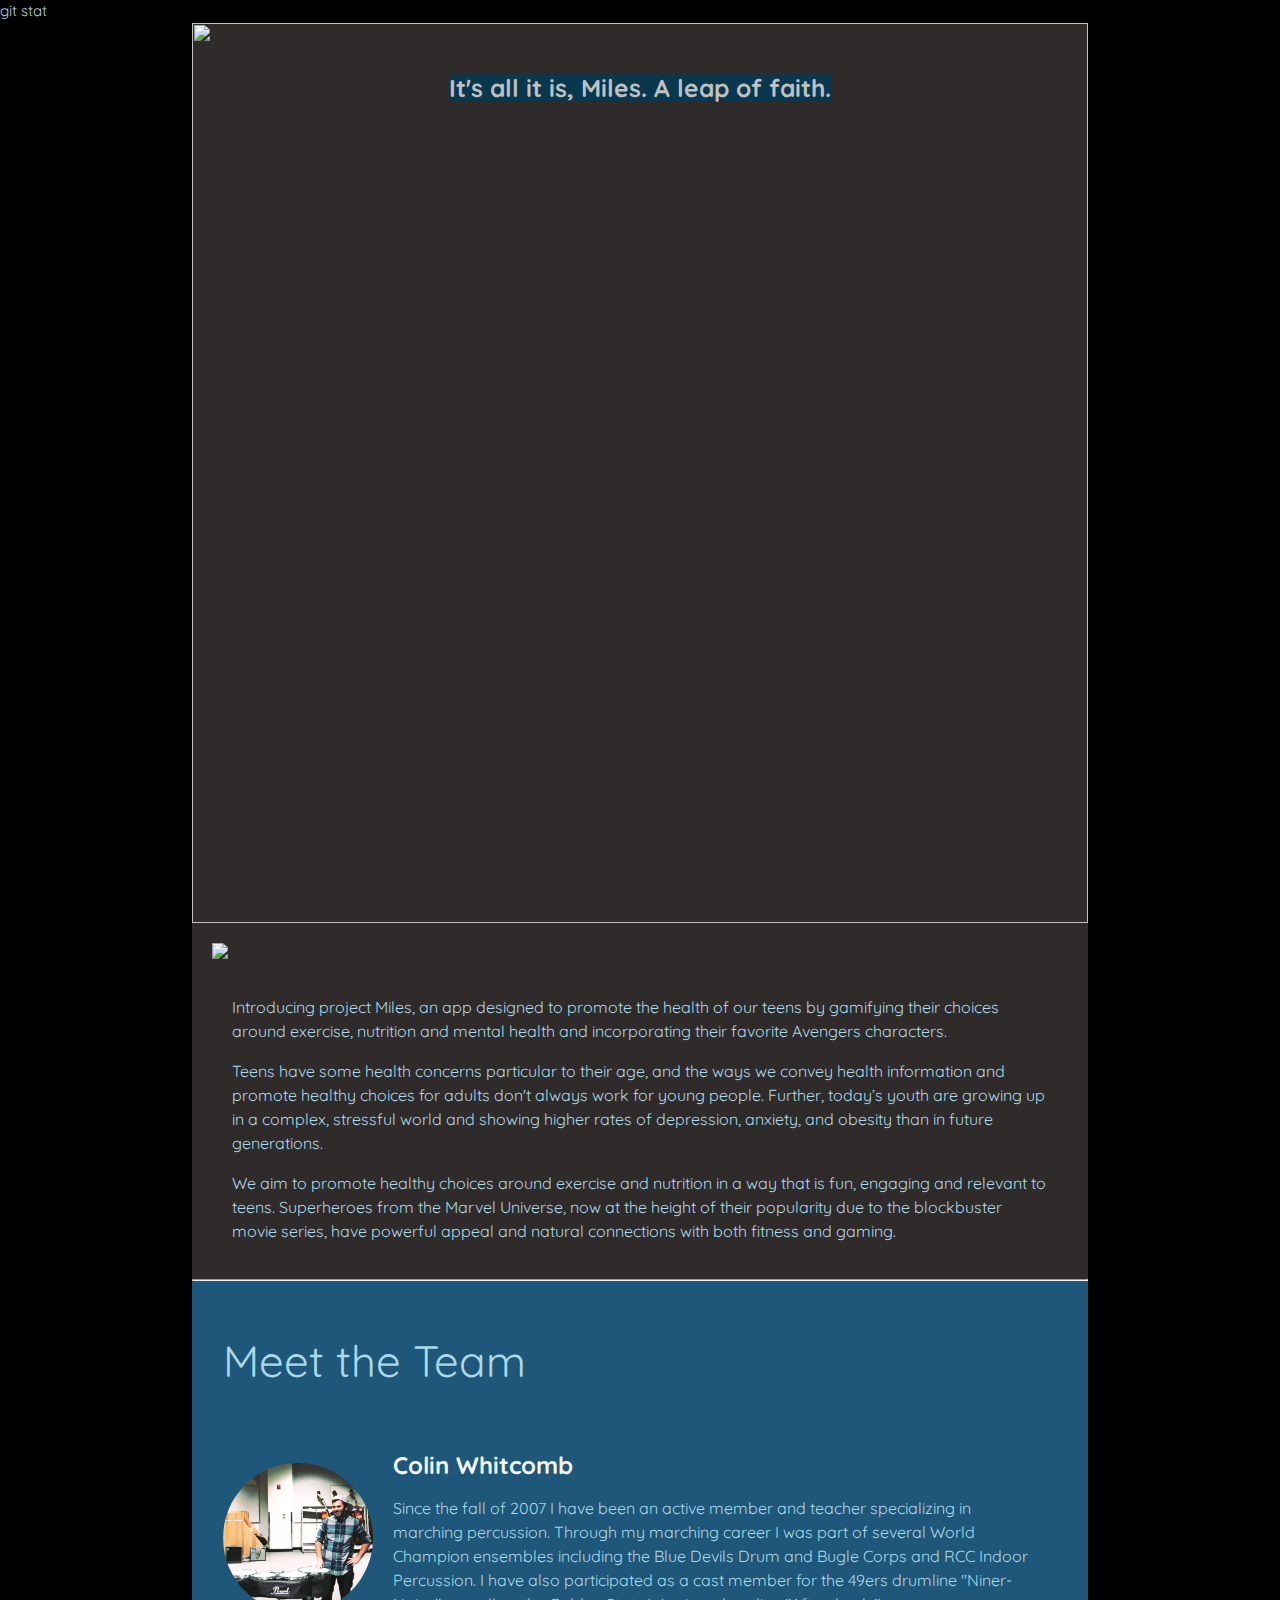
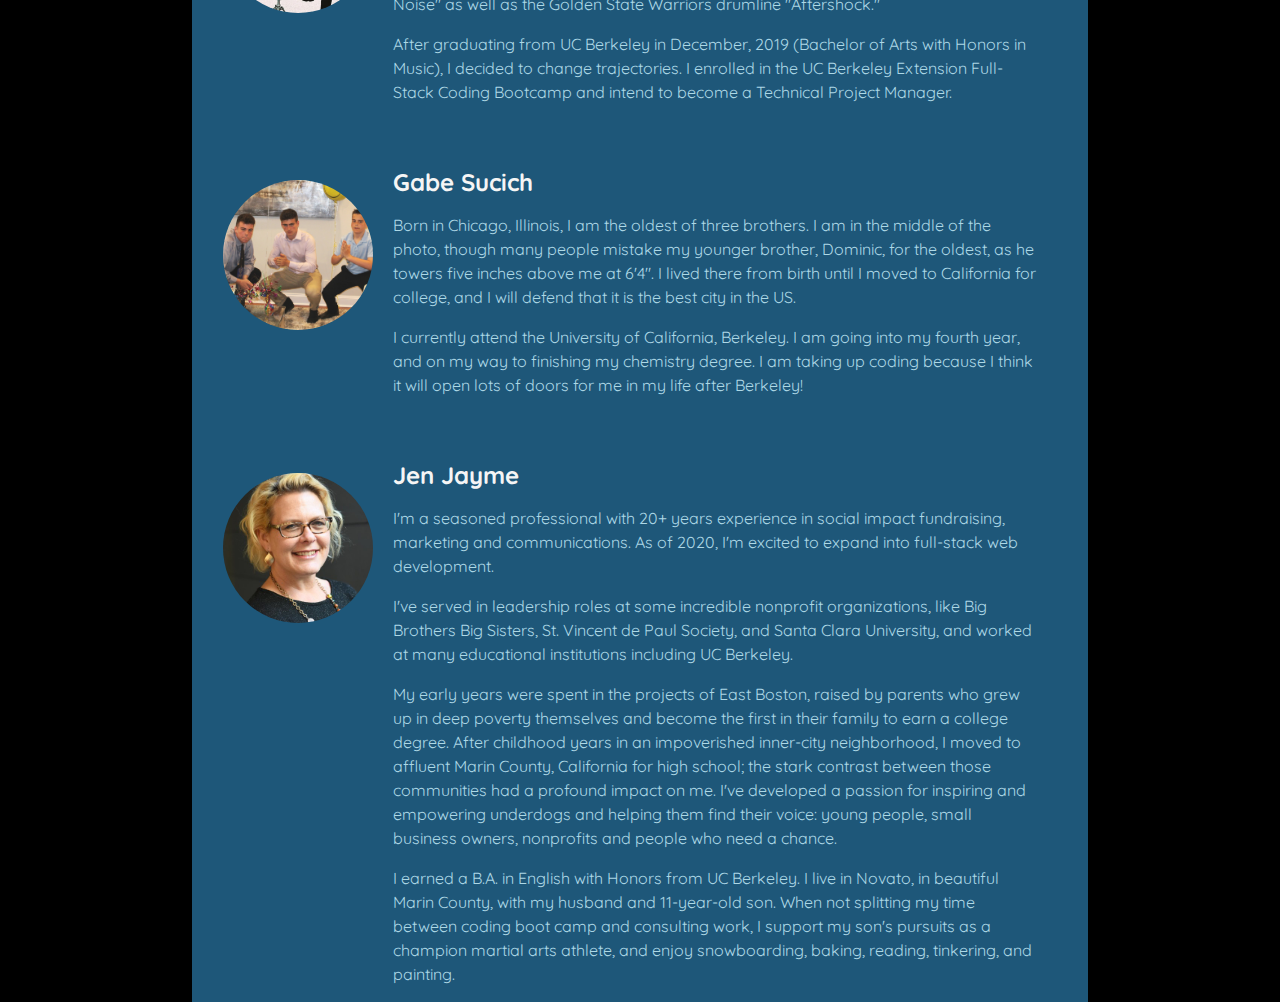
==== About.html @ c4bb5c38 "Edted About and Links pages added some style to css." ====
git stat
<!DOCTYPE html>
<html lang="en">

<head>
    <meta charset="UTF-8">
    <meta name="viewport" content="width=device-width, initial-scale=1.0">
    <title>About "project Miles"</title>
    <meta name="viewport" content="width=device-width, initial-scale=1.0" />

    <link
        href="https://fonts.googleapis.com/css2?family=Cabin&family=Inconsolata&family=Nunito&family=Nunito+Sans&family=Pacifico&family=Quicksand&family=Rubik&family=VT323&display=swap"
        rel="stylesheet">
    <link href="https://fonts.googleapis.com/icon?family=Material+Icons" rel="stylesheet">
    <link href="https://unpkg.com/tabulator-tables@4.0.5/dist/css/tabulator.min.css" rel="stylesheet">
    <script type="text/javascript" src="https://unpkg.com/tabulator-tables@4.0.5/dist/js/tabulator.min.js"></script>
    <link rel="stylesheet" href="https://cdnjs.cloudflare.com/ajax/libs/materialize/1.0.0/css/materialize.min.css">
    <link rel="stylesheet" href="style.css">
</head>

<body>
    <div class="container">
        <img class="hero-image" src="Assets/images/backimg-leapoffaith.png" />
        <h5 class="hero-text" style="text-align: right;">It's all it is, Miles. A leap of faith.</h5>
        <div class="row">

            <img src="Assets/images/About Project Miles-01.png" style="padding: 20px" size="20px" />
            <p>
                Introducing project Miles, an app designed to promote the health of our teens by gamifying their choices
                around exercise, nutrition and mental health and incorporating their favorite Avengers characters.</p>
            <p>Teens have some health concerns particular to their age, and the ways we convey
                health information and promote healthy choices for adults don't always work for young people. Further,
                today’s youth are growing up in a complex, stressful world and showing higher rates of depression,
                anxiety, and obesity than in future generations.</p>
            <p> We aim to promote healthy choices around exercise and nutrition in a way that is
                fun, engaging and relevant to teens. Superheroes from the Marvel Universe, now at the height of their popularity due to the blockbuster movie series, have powerful appeal and natural connections with both fitness and gaming.
            </p>
        </div>
        <div id="meet-the-team" style="background-color: #1e5779">
            <div class="row"><hr></div>
            <div class="row">
                <div class="col s12 m12 l12">
                    <h3 style="margin-left: 20px">Meet the Team</h3>
                </div>
            </div>
            <div class="row">
                <div class="col s2 m2 l2">
                    <!-- <img src="Assets/images/teamimg-colin.jpg" style="size:30px float:left" /> -->
                    <img class="float-sm-none img-fluid profile-pic" 
                    src="Assets/images/teamimg-colin.jpg" 
                    alt="Profile picture for Colin Whitcomb" >
       
                </div>
                <div class="col s10 m10 l10">
                    <h3 class="team-mem-name">Colin Whitcomb</h3>
                    <p>
                        Since the fall of 2007 I have been an active member and teacher specializing in marching percussion. Through my marching career I was part of several World Champion ensembles including the Blue Devils Drum and Bugle Corps and RCC Indoor Percussion. I have also participated as a cast member for the 49ers drumline "Niner-Noise" as well as the Golden State Warriors drumline "Aftershock."
                    </p>
                    <p>
                        After graduating from UC Berkeley in December, 2019 (Bachelor of Arts with Honors in Music), I decided to change trajectories. I enrolled in the UC Berkeley Extension Full-Stack Coding Bootcamp and intend to become a Technical Project Manager.
                    </p>
                </div>
            </div>
            
            <div class="row">
                
                <div class="col s2 m2 l2">
                    <!-- <img src="Assets/images/teamimg-colin.jpg" style="size:30px float:left" /> -->
                    <img class="float-sm-none img-fluid profile-pic" 
                    src="Assets/images/teamimg-gabe.jpg" 
                    alt="Profile picture for Gabe Sucich" >
                </div>

                <div class="col s10 m10 l10">
                    <h3 class="team-mem-name">Gabe Sucich</h3>
                    <p>
                        Born in Chicago, Illinois, I am the oldest of three brothers. I am in the middle of the photo, though many people mistake my younger brother, Dominic, for the oldest, as he towers five inches above me at 6'4". I lived there from birth until I moved to California for college, and I will defend that it is the best city in the US.
                    </p>
                    <p>
                        I currently attend the University of California, Berkeley. I am going into my fourth year, and on my way to finishing my chemistry degree. I am taking up coding because I think it will open lots of doors for me in my life after Berkeley!
                    </p>
                </div>
            </div>

            <div class="row">
                <div class="col s2 m2 l2">
                    <img class="float-sm-none img-fluid profile-pic" 
                    src="Assets/images/teamimg-jen.jpg" 
                    alt="Profile picture for Jen Jayme" >
                </div>
                <div class="col s10 m10 l10">
                    <h3 class="team-mem-name">Jen Jayme</h3>
                <p>
                    I'm a seasoned professional with 20+ years experience in social impact fundraising, marketing and communications. As of 2020, I'm excited to expand into full-stack web development.
                </p>
                <p>
                    I've served in leadership roles at some incredible nonprofit organizations, like Big Brothers Big Sisters, St. Vincent de Paul Society, and Santa Clara University, and worked at many educational institutions including UC Berkeley.
                </p>
                <p>
                    My early years were spent in the projects of East Boston, raised by parents who grew up in deep poverty themselves and become the first in their family to earn a college degree. After childhood years in an impoverished inner-city neighborhood, I moved to affluent Marin County, California for high school; the stark contrast between those communities had a profound impact on me. I've developed a passion for inspiring and empowering underdogs and helping them find their voice: young people, small business owners, nonprofits and people who need a chance.
                </p>
                <p>
                    I earned a B.A. in English with Honors from UC Berkeley. I live in Novato, in beautiful Marin County, with my husband and 11-year-old son. When not splitting my time between coding boot camp and consulting work, I support my son's pursuits as a champion martial arts athlete, and enjoy snowboarding, baking, reading, tinkering, and painting.
                </p>
            </div>
        </div>
    </container>
</body>

</html>
---- style.css ----
nav {
    background-color: #08374e;
    background-image: url("Assets/images/nav-bkg-top.png");
    color: whitesmoke;
}

body {
    height: 100%;
    margin: 0;
    background-color: black;
    font-family: 'Quicksand', sans-serif;
    color: lightblue;
}

h1 {
    margin: 20px;
}

h4 {
    margin: 20px;
    font-size: 20px;
    padding-top: 10px;
    padding-bottom: 5px;
    color:white;
}

p {
    margin-left: 40px;
    margin-right: 40px;
    font-size: 16px;
}

.badges {
    display: inline-block;
    margin: 20px 10px;
    height: 50px;
    width: 50px;
    border-radius: 50%;
}

.badges:hover {
    box-shadow: 0px 0px 6px 6px cadetblue;
}

.big-space {
    background-image: url("Assets/images/backimg-logo-blueuniverse.jpg");
}

.brand-logo {
    height: 20%;
    min-height: 40px;
}

.card-content {
    font-weight: bold;
    background-color: #93a6c9;
    font-family: 'Quicksand', sans-serif;
    color: black;
}
    

.card {
    display: block;
    cursor: pointer;
    color: black;
}

.card:hover {
    box-shadow: 0px 0px 6px 6px cadetblue;
}

.card-image {
    height:  110px;
    background-size: cover;
    background-repeat: no-repeat;
}

.container {
    background-color: #302b2b;
}

.form {
    margin: 10px;
    color: red;
}

.hero-image {
    display: block;
    background-image: url("Assets/images/backimg-leapoffaith.png");
    width: 100%;
    background-position: center;
    background-repeat: no-repeat;
    background-size: cover;
    position: relative;
}

.hero-text {
    text-align: center;
    position: absolute;
    top: 8%;
    margin-left: 35%;
    transform: translate(-50%, -50%);
    color: silver;
    font-weight: bold;
    background-color: #08374e;
  }

#confirmationPage {
    color: white;
    font-size: 12px;
    /* text-align: center; */
}

.hidden {
    display: none;
}

.heroes-row {
    display: flex;
    align-items: center;
}

.input .address-input .input-field {
    -webkit-appearance: none;
    appearance: none;
    color: whitesmoke;
}

.input-label {
    font-size: 16px;
    color: lightblue;
}

.sidenav {
    background-color: #353030;
    color: whitesmoke;
}

#new-user {
    text-align: center;
}

#profile-img {
    horizontal-align: middle;
    width: 200px;
    margin: 20px 20px;
    border-radius: 50%;
}

#profile-greeting {
    margin: 10px 40px;
    color: lightblue;
    text-align: center;
    font-size: 18px;
    font-style: italic;
}

#profile-details {
    color: white;
    font-size: 12px;
    text-align: center;
}

.transpo {
    color: whitesmoke;
}

.welcome {
    /* color: white; */
    font-family: 'Quicksand', sans-serif;
    background-color: #302b2b;
    text-shadow: cadetblue;
}

.profile-pic {
    width:150px;
    height:150px;
    border-radius: 50%;
    float: left !important;
    margin-left: 20px;
    margin-right: 20px;
    margin-top: 40px;
}

.team-mem-name {
    color: whitesmoke;
    font-size: 24px;
    font-weight: bold;
    margin-left: 40px;
}

/* font-family: 'Cabin', sans-serif;
font-family: 'Inconsolata', monospace;
font-family: 'Nunito', sans-serif;
font-family: 'Nunito Sans', sans-serif;
font-family: 'Pacifico', cursive;
font-family: 'Quicksand', sans-serif;
font-family: 'Rubik', sans-serif;
font-family: 'VT323', monospace; */
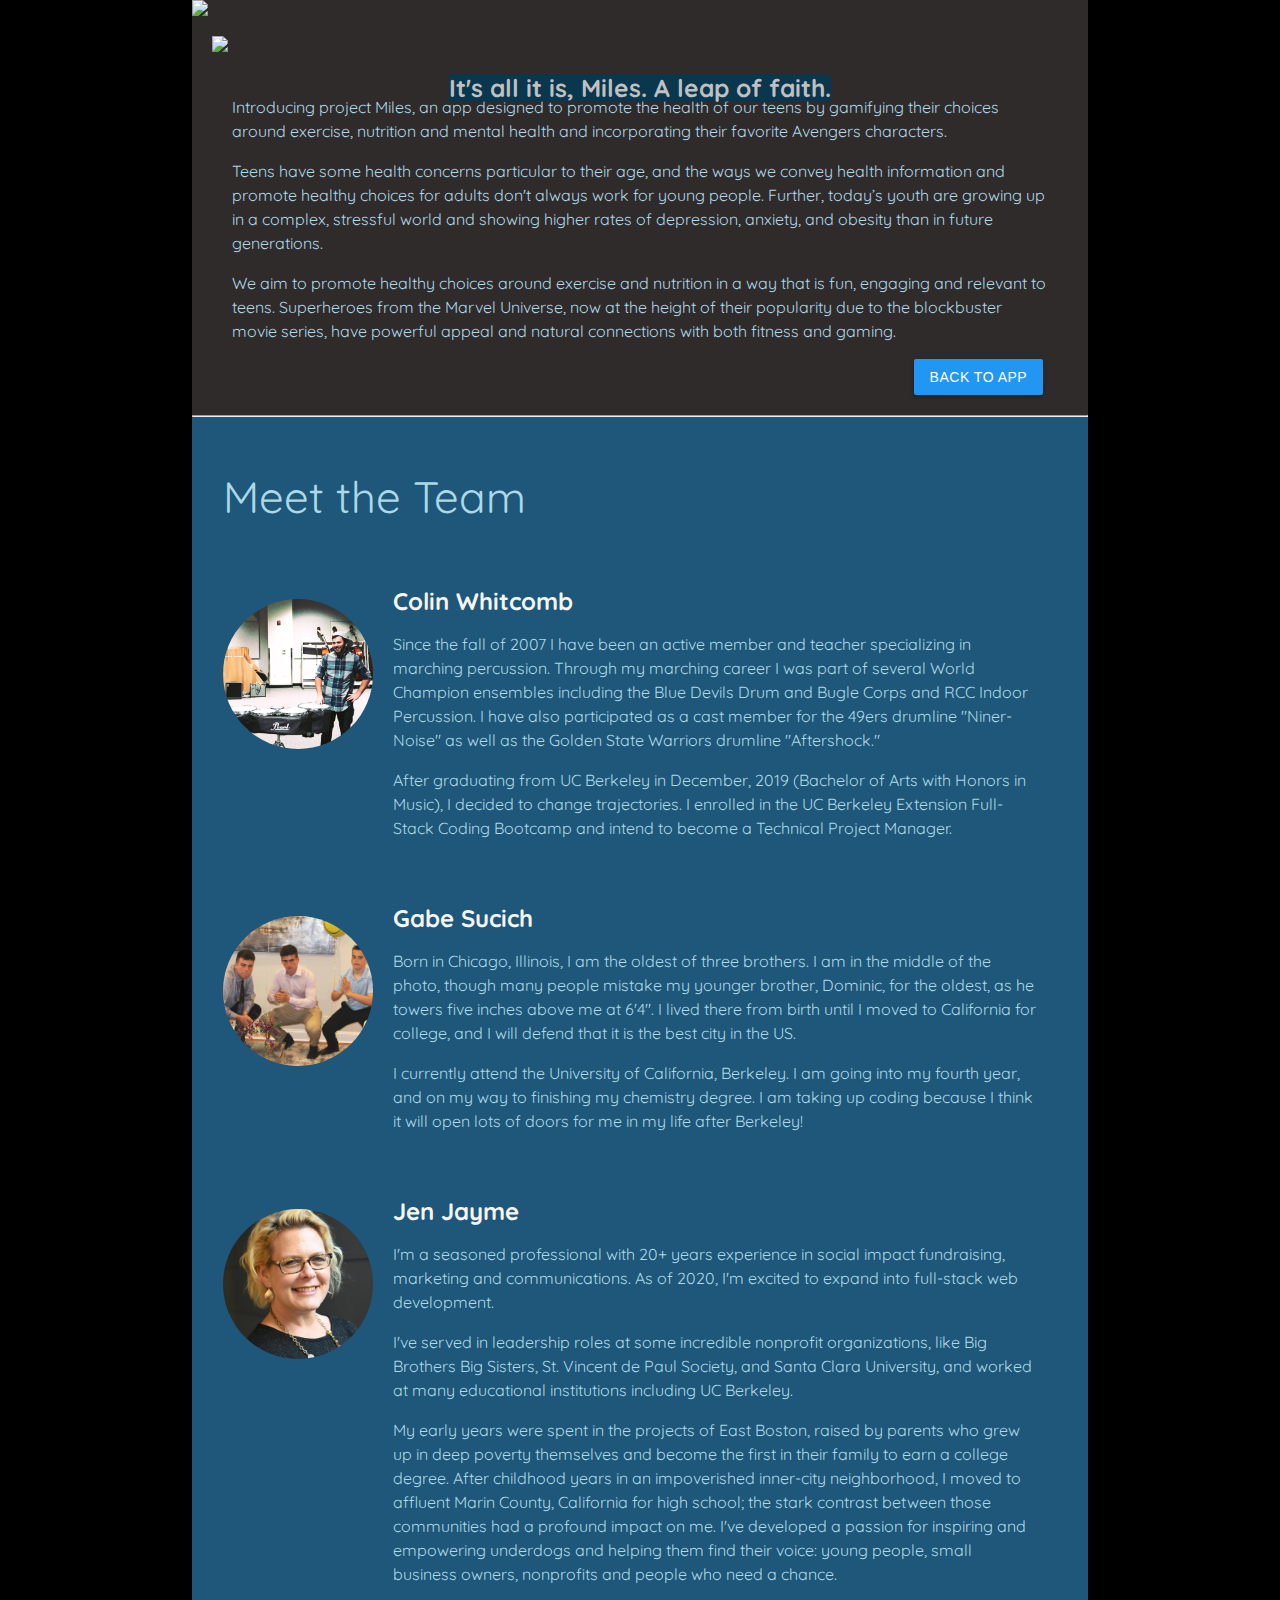
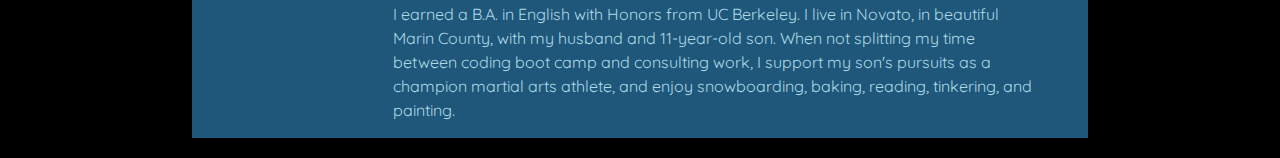
==== commit b81acdb8: "Merge pull request #15 from GabeSucich/master" ====
--- a/About.html
+++ b/About.html
@@ -1,4 +1,3 @@
-git stat
 <!DOCTYPE html>
 <html lang="en">
 
@@ -33,11 +32,19 @@
                 today’s youth are growing up in a complex, stressful world and showing higher rates of depression,
                 anxiety, and obesity than in future generations.</p>
             <p> We aim to promote healthy choices around exercise and nutrition in a way that is
-                fun, engaging and relevant to teens. Superheroes from the Marvel Universe, now at the height of their popularity due to the blockbuster movie series, have powerful appeal and natural connections with both fitness and gaming.
+                fun, engaging and relevant to teens. Superheroes from the Marvel Universe, now at the height of their
+                popularity due to the blockbuster movie series, have powerful appeal and natural connections with both
+                fitness and gaming.
             </p>
+            <button id="go-back" class="btn blue darken-8 waves-effect waves-light" name="action"
+                style="float:right; margin-right: 5%">
+                Back to App
+            </button>
         </div>
         <div id="meet-the-team" style="background-color: #1e5779">
-            <div class="row"><hr></div>
+            <div class="row">
+                <hr>
+            </div>
             <div class="row">
                 <div class="col s12 m12 l12">
                     <h3 style="margin-left: 20px">Meet the Team</h3>
@@ -46,65 +53,93 @@
             <div class="row">
                 <div class="col s2 m2 l2">
                     <!-- <img src="Assets/images/teamimg-colin.jpg" style="size:30px float:left" /> -->
-                    <img class="float-sm-none img-fluid profile-pic" 
-                    src="Assets/images/teamimg-colin.jpg" 
-                    alt="Profile picture for Colin Whitcomb" >
-       
+                    <img class="float-sm-none img-fluid profile-pic" src="Assets/images/teamimg-colin.jpg"
+                        alt="Profile picture for Colin Whitcomb">
+
                 </div>
                 <div class="col s10 m10 l10">
                     <h3 class="team-mem-name">Colin Whitcomb</h3>
                     <p>
-                        Since the fall of 2007 I have been an active member and teacher specializing in marching percussion. Through my marching career I was part of several World Champion ensembles including the Blue Devils Drum and Bugle Corps and RCC Indoor Percussion. I have also participated as a cast member for the 49ers drumline "Niner-Noise" as well as the Golden State Warriors drumline "Aftershock."
+                        Since the fall of 2007 I have been an active member and teacher specializing in marching
+                        percussion. Through my marching career I was part of several World Champion ensembles including
+                        the Blue Devils Drum and Bugle Corps and RCC Indoor Percussion. I have also participated as a
+                        cast member for the 49ers drumline "Niner-Noise" as well as the Golden State Warriors drumline
+                        "Aftershock."
                     </p>
                     <p>
-                        After graduating from UC Berkeley in December, 2019 (Bachelor of Arts with Honors in Music), I decided to change trajectories. I enrolled in the UC Berkeley Extension Full-Stack Coding Bootcamp and intend to become a Technical Project Manager.
+                        After graduating from UC Berkeley in December, 2019 (Bachelor of Arts with Honors in Music), I
+                        decided to change trajectories. I enrolled in the UC Berkeley Extension Full-Stack Coding
+                        Bootcamp and intend to become a Technical Project Manager.
                     </p>
                 </div>
+
             </div>
-            
+
             <div class="row">
-                
+
                 <div class="col s2 m2 l2">
                     <!-- <img src="Assets/images/teamimg-colin.jpg" style="size:30px float:left" /> -->
-                    <img class="float-sm-none img-fluid profile-pic" 
-                    src="Assets/images/teamimg-gabe.jpg" 
-                    alt="Profile picture for Gabe Sucich" >
+                    <img class="float-sm-none img-fluid profile-pic" src="Assets/images/teamimg-gabe.jpg"
+                        alt="Profile picture for Gabe Sucich">
                 </div>
 
                 <div class="col s10 m10 l10">
                     <h3 class="team-mem-name">Gabe Sucich</h3>
                     <p>
-                        Born in Chicago, Illinois, I am the oldest of three brothers. I am in the middle of the photo, though many people mistake my younger brother, Dominic, for the oldest, as he towers five inches above me at 6'4". I lived there from birth until I moved to California for college, and I will defend that it is the best city in the US.
+                        Born in Chicago, Illinois, I am the oldest of three brothers. I am in the middle of the photo,
+                        though many people mistake my younger brother, Dominic, for the oldest, as he towers five inches
+                        above me at 6'4". I lived there from birth until I moved to California for college, and I will
+                        defend that it is the best city in the US.
                     </p>
                     <p>
-                        I currently attend the University of California, Berkeley. I am going into my fourth year, and on my way to finishing my chemistry degree. I am taking up coding because I think it will open lots of doors for me in my life after Berkeley!
+                        I currently attend the University of California, Berkeley. I am going into my fourth year, and
+                        on my way to finishing my chemistry degree. I am taking up coding because I think it will open
+                        lots of doors for me in my life after Berkeley!
                     </p>
                 </div>
             </div>
 
             <div class="row">
                 <div class="col s2 m2 l2">
-                    <img class="float-sm-none img-fluid profile-pic" 
-                    src="Assets/images/teamimg-jen.jpg" 
-                    alt="Profile picture for Jen Jayme" >
+                    <img class="float-sm-none img-fluid profile-pic" src="Assets/images/teamimg-jen.jpg"
+                        alt="Profile picture for Jen Jayme">
                 </div>
                 <div class="col s10 m10 l10">
                     <h3 class="team-mem-name">Jen Jayme</h3>
-                <p>
-                    I'm a seasoned professional with 20+ years experience in social impact fundraising, marketing and communications. As of 2020, I'm excited to expand into full-stack web development.
-                </p>
-                <p>
-                    I've served in leadership roles at some incredible nonprofit organizations, like Big Brothers Big Sisters, St. Vincent de Paul Society, and Santa Clara University, and worked at many educational institutions including UC Berkeley.
-                </p>
-                <p>
-                    My early years were spent in the projects of East Boston, raised by parents who grew up in deep poverty themselves and become the first in their family to earn a college degree. After childhood years in an impoverished inner-city neighborhood, I moved to affluent Marin County, California for high school; the stark contrast between those communities had a profound impact on me. I've developed a passion for inspiring and empowering underdogs and helping them find their voice: young people, small business owners, nonprofits and people who need a chance.
-                </p>
-                <p>
-                    I earned a B.A. in English with Honors from UC Berkeley. I live in Novato, in beautiful Marin County, with my husband and 11-year-old son. When not splitting my time between coding boot camp and consulting work, I support my son's pursuits as a champion martial arts athlete, and enjoy snowboarding, baking, reading, tinkering, and painting.
-                </p>
+                    <p>
+                        I'm a seasoned professional with 20+ years experience in social impact fundraising, marketing
+                        and communications. As of 2020, I'm excited to expand into full-stack web development.
+                    </p>
+                    <p>
+                        I've served in leadership roles at some incredible nonprofit organizations, like Big Brothers
+                        Big Sisters, St. Vincent de Paul Society, and Santa Clara University, and worked at many
+                        educational institutions including UC Berkeley.
+                    </p>
+                    <p>
+                        My early years were spent in the projects of East Boston, raised by parents who grew up in deep
+                        poverty themselves and become the first in their family to earn a college degree. After
+                        childhood years in an impoverished inner-city neighborhood, I moved to affluent Marin County,
+                        California for high school; the stark contrast between those communities had a profound impact
+                        on me. I've developed a passion for inspiring and empowering underdogs and helping them find
+                        their voice: young people, small business owners, nonprofits and people who need a chance.
+                    </p>
+                    <p>
+                        I earned a B.A. in English with Honors from UC Berkeley. I live in Novato, in beautiful Marin
+                        County, with my husband and 11-year-old son. When not splitting my time between coding boot camp
+                        and consulting work, I support my son's pursuits as a champion martial arts athlete, and enjoy
+                        snowboarding, baking, reading, tinkering, and painting.
+                    </p>
+                </div>
             </div>
+
         </div>
-    </container>
+    </div>
+
+<script type="text/javascript">
+    document.getElementById('go-back').addEventListener("click", function() {
+        window.open('index.html')
+    })
+</script>
 </body>
 
 </html>--- a/style.css
+++ b/style.css
@@ -1,11 +1,13 @@
-nav {
+#top {
     background-color: #08374e;
     background-image: url("Assets/images/nav-bkg-top.png");
     color: whitesmoke;
+    height: 5vh;
+    
 }
 
 body {
-    height: 100%;
+    min-height: 100vh;
     margin: 0;
     background-color: black;
     font-family: 'Quicksand', sans-serif;
@@ -21,7 +23,7 @@
     font-size: 20px;
     padding-top: 10px;
     padding-bottom: 5px;
-    color:white;
+    color: white;
 }
 
 p {
@@ -32,9 +34,17 @@
 
 .badges {
     display: inline-block;
-    margin: 20px 10px;
-    height: 50px;
-    width: 50px;
+    margin-left: 25%;
+    height: auto;
+    width: 50%;
+    border-radius: 50%;
+}
+
+.test1 {
+    display: inline-block;
+    margin-left: 0;
+    height: auto;
+    width: 50%;
     border-radius: 50%;
 }
 
@@ -44,20 +54,23 @@
 
 .big-space {
     background-image: url("Assets/images/backimg-logo-blueuniverse.jpg");
+    height: 80%;
 }
 
 .brand-logo {
-    height: 20%;
+    height: 10vh;
     min-height: 40px;
 }
+
 
 .card-content {
     font-weight: bold;
     background-color: #93a6c9;
     font-family: 'Quicksand', sans-serif;
     color: black;
-}
-    
+    margin-bottom: 2%;
+}
+
 
 .card {
     display: block;
@@ -65,12 +78,18 @@
     color: black;
 }
 
+#tip {
+    font-family: 'Quicksand', sans-serif;
+    font-size: 18px;
+    color:white;
+}
+
 .card:hover {
     box-shadow: 0px 0px 6px 6px cadetblue;
 }
 
 .card-image {
-    height:  110px;
+    height: 110px;
     background-size: cover;
     background-repeat: no-repeat;
 }
@@ -103,12 +122,24 @@
     color: silver;
     font-weight: bold;
     background-color: #08374e;
-  }
+}
 
 #confirmationPage {
     color: white;
     font-size: 12px;
-    /* text-align: center; */
+    text-align: center;
+}
+
+input {
+    color: white;
+}
+
+
+form {
+    width: 80%;
+    margin-left: 10%;
+    margin-right: 105;
+    color: white;
 }
 
 .hidden {
@@ -120,15 +151,92 @@
     align-items: center;
 }
 
-.input .address-input .input-field {
+input .address-input .input-field {
     -webkit-appearance: none;
     appearance: none;
     color: whitesmoke;
 }
 
+#activity2 form {
+    margin-left: auto;
+    margin-right: auto;
+}
+
 .input-label {
     font-size: 16px;
-    color: lightblue;
+    color: white;
+}
+
+/* Gabe's additions */
+
+.mode {
+    color: white;
+}
+
+.tabulator-row {
+    color: blue
+}
+
+.tabulator-col-content {
+    color: white;
+    background-color: darkblue;
+    font-weight: bolder;
+}
+
+#initial-prompt {
+    margin-top: 20%;
+}
+
+#activity2 {
+    margin-top: 20%;
+}
+
+#eat-div {
+    margin-top: 20%;
+}
+
+#meal-submit {
+    width: 25%;
+}
+
+#btn-eat {
+    
+    width: 100%;
+    font-size: 10px;
+    margin-top: 20px;
+}
+
+#btn-go {
+  
+    width: 100%;
+    font-size: 10px;
+    margin-top: 20px;
+}
+
+#home-from-food {
+    margin-left: auto;
+    margin-right: auto;
+    margin-top: 30px;
+}
+
+#food-choices {
+    margin-top: 50px;
+    background-color: transparent;
+    border: none;
+}
+
+#food-choice-confirm {
+    margin-top: 20%;
+    text-align: center;
+}
+
+#transpo-submitBtn2 {
+    margin-right: 5%;
+}
+
+
+#sideBar {
+    height: 100%;
 }
 
 .sidenav {
@@ -138,12 +246,14 @@
 
 #new-user {
     text-align: center;
-}
+    margin-top: 50px;
+}
+
 
 #profile-img {
-    horizontal-align: middle;
-    width: 200px;
-    margin: 20px 20px;
+    width: 80%;
+    margin-top: 60%;
+    margin-left: 12%;
     border-radius: 50%;
 }
 
@@ -166,10 +276,52 @@
 }
 
 .welcome {
-    /* color: white; */
     font-family: 'Quicksand', sans-serif;
-    background-color: #302b2b;
-    text-shadow: cadetblue;
+    background-color: transparent;
+    text-shadow: white;
+
+}
+
+#btn-home  {
+    margin-left: auto;
+    margin-right: auto;
+    margin-top: 30px;
+}
+
+#activity {
+    margin-top: 20%;
+}
+
+#address-input {
+    margin-top: 5%;
+}
+
+#confirmationPage {
+    margin-top: 100px;
+    color: white;
+    background: rgba(0,0,0,0.5);
+}
+
+#transpo-submitBtn {
+    margin-right: 5%;
+}
+
+#submitBtn {
+    margin-right: 5%;
+}
+
+.nav {
+    height: 100%;
+}
+
+.wrapper {
+    height: 90vh;
+    margin-top: 15px;
+    overflow: scroll;
+}
+
+#greeting {
+    font-size: 5vw;
 }
 
 .profile-pic {
@@ -181,13 +333,66 @@
     margin-right: 20px;
     margin-top: 40px;
 }
-
 .team-mem-name {
     color: whitesmoke;
     font-size: 24px;
     font-weight: bold;
     margin-left: 40px;
 }
+
+@media only screen and (max-width: 600px) {
+    .wrapper {
+      height: 100%;
+    }
+
+    #profile-img {
+        width: 80%;
+        margin-top: 10%;
+        margin-left: 12%;
+        border-radius: 50%;
+    }
+
+    #initial-prompt {
+        margin-top: 10%;
+    }
+
+    #activity {
+        margin-top: 10%;
+        height: 70vh;
+    }
+    
+    #address-input {
+        margin-top: 10%;
+        height: 70vh;
+    }
+
+    #activity2 {
+        margin-top: 10%;
+        height: 70vh;
+    }
+
+    #eat-div{
+        margin-top: 10%;
+        height: 70vh;
+    }
+
+    #food-choices {
+        margin-top: 10%;
+        height: 70vh;
+    }
+
+    #food-choice-confirm {
+        margin-top: 10%;
+        height: 70vh;
+    }
+
+    #confirmationPage {
+        margin-top: 10%;
+        height: 70vh;
+    }
+
+  }
+
 
 /* font-family: 'Cabin', sans-serif;
 font-family: 'Inconsolata', monospace;
@@ -196,4 +401,4 @@
 font-family: 'Pacifico', cursive;
 font-family: 'Quicksand', sans-serif;
 font-family: 'Rubik', sans-serif;
-font-family: 'VT323', monospace; */
+font-family: 'VT323', monospace; */